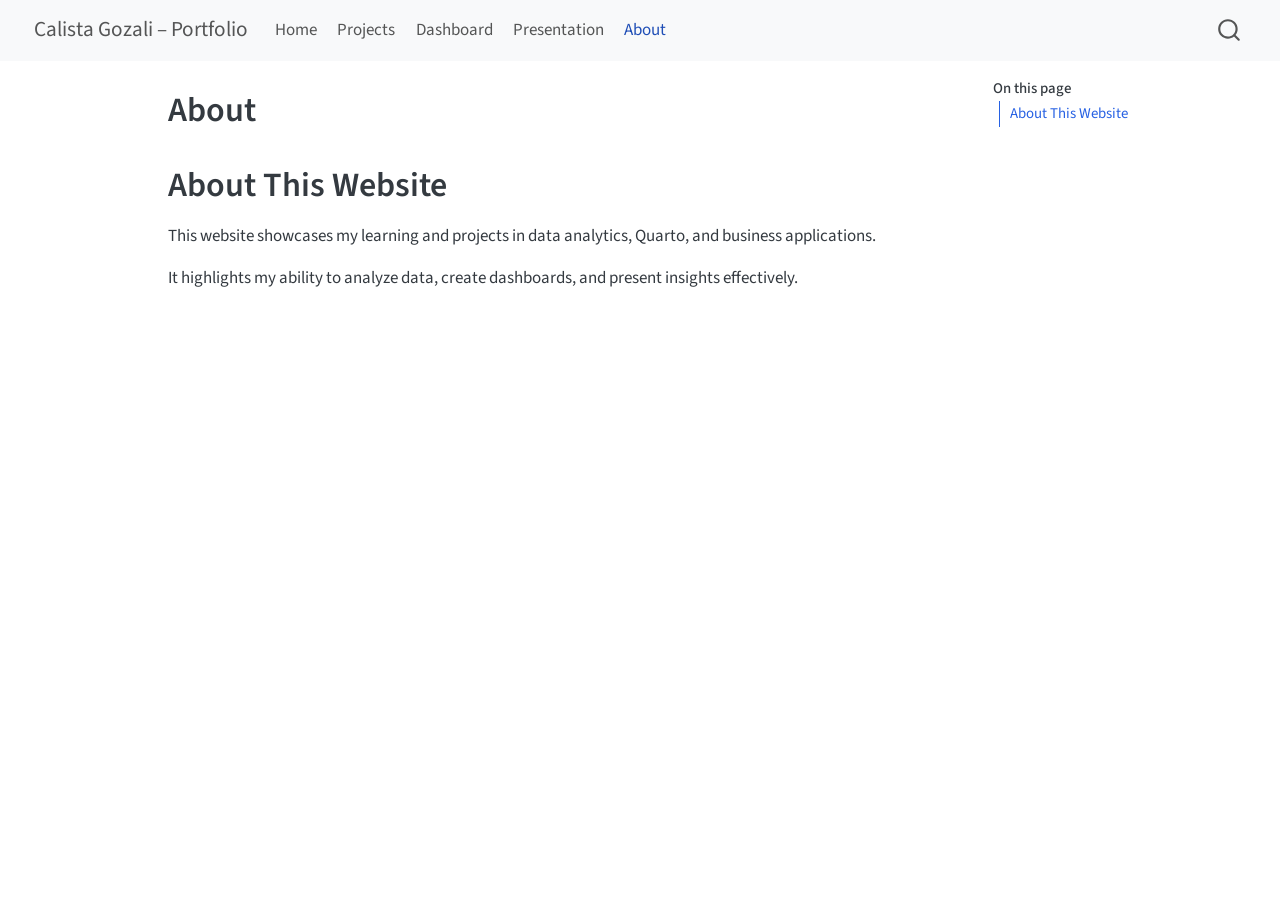
==== about.html @ 91d983e0 "Add files via upload" ====
<!DOCTYPE html>
<html xmlns="http://www.w3.org/1999/xhtml" lang="en" xml:lang="en"><head>

<meta charset="utf-8">
<meta name="generator" content="quarto-1.8.25">

<meta name="viewport" content="width=device-width, initial-scale=1.0, user-scalable=yes">


<title>About – Calista Gozali – Portfolio</title>
<style>
code{white-space: pre-wrap;}
span.smallcaps{font-variant: small-caps;}
div.columns{display: flex; gap: min(4vw, 1.5em);}
div.column{flex: auto; overflow-x: auto;}
div.hanging-indent{margin-left: 1.5em; text-indent: -1.5em;}
ul.task-list{list-style: none;}
ul.task-list li input[type="checkbox"] {
  width: 0.8em;
  margin: 0 0.8em 0.2em -1em; /* quarto-specific, see https://github.com/quarto-dev/quarto-cli/issues/4556 */ 
  vertical-align: middle;
}
</style>


<script src="site_libs/quarto-nav/quarto-nav.js"></script>
<script src="site_libs/quarto-nav/headroom.min.js"></script>
<script src="site_libs/clipboard/clipboard.min.js"></script>
<script src="site_libs/quarto-search/autocomplete.umd.js"></script>
<script src="site_libs/quarto-search/fuse.min.js"></script>
<script src="site_libs/quarto-search/quarto-search.js"></script>
<meta name="quarto:offset" content="./">
<script src="site_libs/quarto-html/quarto.js" type="module"></script>
<script src="site_libs/quarto-html/tabsets/tabsets.js" type="module"></script>
<script src="site_libs/quarto-html/axe/axe-check.js" type="module"></script>
<script src="site_libs/quarto-html/popper.min.js"></script>
<script src="site_libs/quarto-html/tippy.umd.min.js"></script>
<script src="site_libs/quarto-html/anchor.min.js"></script>
<link href="site_libs/quarto-html/tippy.css" rel="stylesheet">
<link href="site_libs/quarto-html/quarto-syntax-highlighting-7b89279ff1a6dce999919e0e67d4d9ec.css" rel="stylesheet" id="quarto-text-highlighting-styles">
<script src="site_libs/bootstrap/bootstrap.min.js"></script>
<link href="site_libs/bootstrap/bootstrap-icons.css" rel="stylesheet">
<link href="site_libs/bootstrap/bootstrap-5b4ad623e5705c0698d39aec6f10cf02.min.css" rel="stylesheet" append-hash="true" id="quarto-bootstrap" data-mode="light">
<script id="quarto-search-options" type="application/json">{
  "location": "navbar",
  "copy-button": false,
  "collapse-after": 3,
  "panel-placement": "end",
  "type": "overlay",
  "limit": 50,
  "keyboard-shortcut": [
    "f",
    "/",
    "s"
  ],
  "show-item-context": false,
  "language": {
    "search-no-results-text": "No results",
    "search-matching-documents-text": "matching documents",
    "search-copy-link-title": "Copy link to search",
    "search-hide-matches-text": "Hide additional matches",
    "search-more-match-text": "more match in this document",
    "search-more-matches-text": "more matches in this document",
    "search-clear-button-title": "Clear",
    "search-text-placeholder": "",
    "search-detached-cancel-button-title": "Cancel",
    "search-submit-button-title": "Submit",
    "search-label": "Search"
  }
}</script>


</head>

<body class="nav-fixed quarto-light">

<div id="quarto-search-results"></div>
  <header id="quarto-header" class="headroom fixed-top">
    <nav class="navbar navbar-expand-lg " data-bs-theme="dark">
      <div class="navbar-container container-fluid">
      <div class="navbar-brand-container mx-auto">
    <a href="./index.html" class="navbar-brand navbar-brand-logo">
    </a>
    <a class="navbar-brand" href="./index.html">
    <span class="navbar-title">Calista Gozali – Portfolio</span>
    </a>
  </div>
            <div id="quarto-search" class="" title="Search"></div>
          <button class="navbar-toggler" type="button" data-bs-toggle="collapse" data-bs-target="#navbarCollapse" aria-controls="navbarCollapse" role="menu" aria-expanded="false" aria-label="Toggle navigation" onclick="if (window.quartoToggleHeadroom) { window.quartoToggleHeadroom(); }">
  <span class="navbar-toggler-icon"></span>
</button>
          <div class="collapse navbar-collapse" id="navbarCollapse">
            <ul class="navbar-nav navbar-nav-scroll me-auto">
  <li class="nav-item">
    <a class="nav-link" href="./index.html"> 
<span class="menu-text">Home</span></a>
  </li>  
  <li class="nav-item">
    <a class="nav-link" href="./projects.html"> 
<span class="menu-text">Projects</span></a>
  </li>  
  <li class="nav-item">
    <a class="nav-link" href="./Dashboard.html"> 
<span class="menu-text">Dashboard</span></a>
  </li>  
  <li class="nav-item">
    <a class="nav-link" href="./presentation.html"> 
<span class="menu-text">Presentation</span></a>
  </li>  
  <li class="nav-item">
    <a class="nav-link active" href="./about.html" aria-current="page"> 
<span class="menu-text">About</span></a>
  </li>  
</ul>
          </div> <!-- /navcollapse -->
            <div class="quarto-navbar-tools">
</div>
      </div> <!-- /container-fluid -->
    </nav>
</header>
<!-- content -->
<div id="quarto-content" class="quarto-container page-columns page-rows-contents page-layout-article page-navbar">
<!-- sidebar -->
<!-- margin-sidebar -->
    <div id="quarto-margin-sidebar" class="sidebar margin-sidebar">
        <nav id="TOC" role="doc-toc" class="toc-active">
    <h2 id="toc-title">On this page</h2>
   
  <ul>
  <li><a href="#about-this-website" id="toc-about-this-website" class="nav-link active" data-scroll-target="#about-this-website">About This Website</a></li>
  </ul>
</nav>
    </div>
<!-- main -->
<main class="content" id="quarto-document-content">

<header id="title-block-header" class="quarto-title-block default">
<div class="quarto-title">
<h1 class="title">About</h1>
</div>



<div class="quarto-title-meta">

    
  
    
  </div>
  


</header>


<section id="about-this-website" class="level1">
<h1>About This Website</h1>
<p>This website showcases my learning and projects in data analytics, Quarto, and business applications.</p>
<p>It highlights my ability to analyze data, create dashboards, and present insights effectively.</p>


</section>

</main> <!-- /main -->
<script id="quarto-html-after-body" type="application/javascript">
  window.document.addEventListener("DOMContentLoaded", function (event) {
    const icon = "";
    const anchorJS = new window.AnchorJS();
    anchorJS.options = {
      placement: 'right',
      icon: icon
    };
    anchorJS.add('.anchored');
    const isCodeAnnotation = (el) => {
      for (const clz of el.classList) {
        if (clz.startsWith('code-annotation-')) {                     
          return true;
        }
      }
      return false;
    }
    const onCopySuccess = function(e) {
      // button target
      const button = e.trigger;
      // don't keep focus
      button.blur();
      // flash "checked"
      button.classList.add('code-copy-button-checked');
      var currentTitle = button.getAttribute("title");
      button.setAttribute("title", "Copied!");
      let tooltip;
      if (window.bootstrap) {
        button.setAttribute("data-bs-toggle", "tooltip");
        button.setAttribute("data-bs-placement", "left");
        button.setAttribute("data-bs-title", "Copied!");
        tooltip = new bootstrap.Tooltip(button, 
          { trigger: "manual", 
            customClass: "code-copy-button-tooltip",
            offset: [0, -8]});
        tooltip.show();    
      }
      setTimeout(function() {
        if (tooltip) {
          tooltip.hide();
          button.removeAttribute("data-bs-title");
          button.removeAttribute("data-bs-toggle");
          button.removeAttribute("data-bs-placement");
        }
        button.setAttribute("title", currentTitle);
        button.classList.remove('code-copy-button-checked');
      }, 1000);
      // clear code selection
      e.clearSelection();
    }
    const getTextToCopy = function(trigger) {
      const outerScaffold = trigger.parentElement.cloneNode(true);
      const codeEl = outerScaffold.querySelector('code');
      for (const childEl of codeEl.children) {
        if (isCodeAnnotation(childEl)) {
          childEl.remove();
        }
      }
      return codeEl.innerText;
    }
    const clipboard = new window.ClipboardJS('.code-copy-button:not([data-in-quarto-modal])', {
      text: getTextToCopy
    });
    clipboard.on('success', onCopySuccess);
    if (window.document.getElementById('quarto-embedded-source-code-modal')) {
      const clipboardModal = new window.ClipboardJS('.code-copy-button[data-in-quarto-modal]', {
        text: getTextToCopy,
        container: window.document.getElementById('quarto-embedded-source-code-modal')
      });
      clipboardModal.on('success', onCopySuccess);
    }
      var localhostRegex = new RegExp(/^(?:http|https):\/\/localhost\:?[0-9]*\//);
      var mailtoRegex = new RegExp(/^mailto:/);
        var filterRegex = new RegExp('/' + window.location.host + '/');
      var isInternal = (href) => {
          return filterRegex.test(href) || localhostRegex.test(href) || mailtoRegex.test(href);
      }
      // Inspect non-navigation links and adorn them if external
     var links = window.document.querySelectorAll('a[href]:not(.nav-link):not(.navbar-brand):not(.toc-action):not(.sidebar-link):not(.sidebar-item-toggle):not(.pagination-link):not(.no-external):not([aria-hidden]):not(.dropdown-item):not(.quarto-navigation-tool):not(.about-link)');
      for (var i=0; i<links.length; i++) {
        const link = links[i];
        if (!isInternal(link.href)) {
          // undo the damage that might have been done by quarto-nav.js in the case of
          // links that we want to consider external
          if (link.dataset.originalHref !== undefined) {
            link.href = link.dataset.originalHref;
          }
        }
      }
    function tippyHover(el, contentFn, onTriggerFn, onUntriggerFn) {
      const config = {
        allowHTML: true,
        maxWidth: 500,
        delay: 100,
        arrow: false,
        appendTo: function(el) {
            return el.parentElement;
        },
        interactive: true,
        interactiveBorder: 10,
        theme: 'quarto',
        placement: 'bottom-start',
      };
      if (contentFn) {
        config.content = contentFn;
      }
      if (onTriggerFn) {
        config.onTrigger = onTriggerFn;
      }
      if (onUntriggerFn) {
        config.onUntrigger = onUntriggerFn;
      }
      window.tippy(el, config); 
    }
    const noterefs = window.document.querySelectorAll('a[role="doc-noteref"]');
    for (var i=0; i<noterefs.length; i++) {
      const ref = noterefs[i];
      tippyHover(ref, function() {
        // use id or data attribute instead here
        let href = ref.getAttribute('data-footnote-href') || ref.getAttribute('href');
        try { href = new URL(href).hash; } catch {}
        const id = href.replace(/^#\/?/, "");
        const note = window.document.getElementById(id);
        if (note) {
          return note.innerHTML;
        } else {
          return "";
        }
      });
    }
    const xrefs = window.document.querySelectorAll('a.quarto-xref');
    const processXRef = (id, note) => {
      // Strip column container classes
      const stripColumnClz = (el) => {
        el.classList.remove("page-full", "page-columns");
        if (el.children) {
          for (const child of el.children) {
            stripColumnClz(child);
          }
        }
      }
      stripColumnClz(note)
      if (id === null || id.startsWith('sec-')) {
        // Special case sections, only their first couple elements
        const container = document.createElement("div");
        if (note.children && note.children.length > 2) {
          container.appendChild(note.children[0].cloneNode(true));
          for (let i = 1; i < note.children.length; i++) {
            const child = note.children[i];
            if (child.tagName === "P" && child.innerText === "") {
              continue;
            } else {
              container.appendChild(child.cloneNode(true));
              break;
            }
          }
          if (window.Quarto?.typesetMath) {
            window.Quarto.typesetMath(container);
          }
          return container.innerHTML
        } else {
          if (window.Quarto?.typesetMath) {
            window.Quarto.typesetMath(note);
          }
          return note.innerHTML;
        }
      } else {
        // Remove any anchor links if they are present
        const anchorLink = note.querySelector('a.anchorjs-link');
        if (anchorLink) {
          anchorLink.remove();
        }
        if (window.Quarto?.typesetMath) {
          window.Quarto.typesetMath(note);
        }
        if (note.classList.contains("callout")) {
          return note.outerHTML;
        } else {
          return note.innerHTML;
        }
      }
    }
    for (var i=0; i<xrefs.length; i++) {
      const xref = xrefs[i];
      tippyHover(xref, undefined, function(instance) {
        instance.disable();
        let url = xref.getAttribute('href');
        let hash = undefined; 
        if (url.startsWith('#')) {
          hash = url;
        } else {
          try { hash = new URL(url).hash; } catch {}
        }
        if (hash) {
          const id = hash.replace(/^#\/?/, "");
          const note = window.document.getElementById(id);
          if (note !== null) {
            try {
              const html = processXRef(id, note.cloneNode(true));
              instance.setContent(html);
            } finally {
              instance.enable();
              instance.show();
            }
          } else {
            // See if we can fetch this
            fetch(url.split('#')[0])
            .then(res => res.text())
            .then(html => {
              const parser = new DOMParser();
              const htmlDoc = parser.parseFromString(html, "text/html");
              const note = htmlDoc.getElementById(id);
              if (note !== null) {
                const html = processXRef(id, note);
                instance.setContent(html);
              } 
            }).finally(() => {
              instance.enable();
              instance.show();
            });
          }
        } else {
          // See if we can fetch a full url (with no hash to target)
          // This is a special case and we should probably do some content thinning / targeting
          fetch(url)
          .then(res => res.text())
          .then(html => {
            const parser = new DOMParser();
            const htmlDoc = parser.parseFromString(html, "text/html");
            const note = htmlDoc.querySelector('main.content');
            if (note !== null) {
              // This should only happen for chapter cross references
              // (since there is no id in the URL)
              // remove the first header
              if (note.children.length > 0 && note.children[0].tagName === "HEADER") {
                note.children[0].remove();
              }
              const html = processXRef(null, note);
              instance.setContent(html);
            } 
          }).finally(() => {
            instance.enable();
            instance.show();
          });
        }
      }, function(instance) {
      });
    }
        let selectedAnnoteEl;
        const selectorForAnnotation = ( cell, annotation) => {
          let cellAttr = 'data-code-cell="' + cell + '"';
          let lineAttr = 'data-code-annotation="' +  annotation + '"';
          const selector = 'span[' + cellAttr + '][' + lineAttr + ']';
          return selector;
        }
        const selectCodeLines = (annoteEl) => {
          const doc = window.document;
          const targetCell = annoteEl.getAttribute("data-target-cell");
          const targetAnnotation = annoteEl.getAttribute("data-target-annotation");
          const annoteSpan = window.document.querySelector(selectorForAnnotation(targetCell, targetAnnotation));
          const lines = annoteSpan.getAttribute("data-code-lines").split(",");
          const lineIds = lines.map((line) => {
            return targetCell + "-" + line;
          })
          let top = null;
          let height = null;
          let parent = null;
          if (lineIds.length > 0) {
              //compute the position of the single el (top and bottom and make a div)
              const el = window.document.getElementById(lineIds[0]);
              top = el.offsetTop;
              height = el.offsetHeight;
              parent = el.parentElement.parentElement;
            if (lineIds.length > 1) {
              const lastEl = window.document.getElementById(lineIds[lineIds.length - 1]);
              const bottom = lastEl.offsetTop + lastEl.offsetHeight;
              height = bottom - top;
            }
            if (top !== null && height !== null && parent !== null) {
              // cook up a div (if necessary) and position it 
              let div = window.document.getElementById("code-annotation-line-highlight");
              if (div === null) {
                div = window.document.createElement("div");
                div.setAttribute("id", "code-annotation-line-highlight");
                div.style.position = 'absolute';
                parent.appendChild(div);
              }
              div.style.top = top - 2 + "px";
              div.style.height = height + 4 + "px";
              div.style.left = 0;
              let gutterDiv = window.document.getElementById("code-annotation-line-highlight-gutter");
              if (gutterDiv === null) {
                gutterDiv = window.document.createElement("div");
                gutterDiv.setAttribute("id", "code-annotation-line-highlight-gutter");
                gutterDiv.style.position = 'absolute';
                const codeCell = window.document.getElementById(targetCell);
                const gutter = codeCell.querySelector('.code-annotation-gutter');
                gutter.appendChild(gutterDiv);
              }
              gutterDiv.style.top = top - 2 + "px";
              gutterDiv.style.height = height + 4 + "px";
            }
            selectedAnnoteEl = annoteEl;
          }
        };
        const unselectCodeLines = () => {
          const elementsIds = ["code-annotation-line-highlight", "code-annotation-line-highlight-gutter"];
          elementsIds.forEach((elId) => {
            const div = window.document.getElementById(elId);
            if (div) {
              div.remove();
            }
          });
          selectedAnnoteEl = undefined;
        };
          // Handle positioning of the toggle
      window.addEventListener(
        "resize",
        throttle(() => {
          elRect = undefined;
          if (selectedAnnoteEl) {
            selectCodeLines(selectedAnnoteEl);
          }
        }, 10)
      );
      function throttle(fn, ms) {
      let throttle = false;
      let timer;
        return (...args) => {
          if(!throttle) { // first call gets through
              fn.apply(this, args);
              throttle = true;
          } else { // all the others get throttled
              if(timer) clearTimeout(timer); // cancel #2
              timer = setTimeout(() => {
                fn.apply(this, args);
                timer = throttle = false;
              }, ms);
          }
        };
      }
        // Attach click handler to the DT
        const annoteDls = window.document.querySelectorAll('dt[data-target-cell]');
        for (const annoteDlNode of annoteDls) {
          annoteDlNode.addEventListener('click', (event) => {
            const clickedEl = event.target;
            if (clickedEl !== selectedAnnoteEl) {
              unselectCodeLines();
              const activeEl = window.document.querySelector('dt[data-target-cell].code-annotation-active');
              if (activeEl) {
                activeEl.classList.remove('code-annotation-active');
              }
              selectCodeLines(clickedEl);
              clickedEl.classList.add('code-annotation-active');
            } else {
              // Unselect the line
              unselectCodeLines();
              clickedEl.classList.remove('code-annotation-active');
            }
          });
        }
    const findCites = (el) => {
      const parentEl = el.parentElement;
      if (parentEl) {
        const cites = parentEl.dataset.cites;
        if (cites) {
          return {
            el,
            cites: cites.split(' ')
          };
        } else {
          return findCites(el.parentElement)
        }
      } else {
        return undefined;
      }
    };
    var bibliorefs = window.document.querySelectorAll('a[role="doc-biblioref"]');
    for (var i=0; i<bibliorefs.length; i++) {
      const ref = bibliorefs[i];
      const citeInfo = findCites(ref);
      if (citeInfo) {
        tippyHover(citeInfo.el, function() {
          var popup = window.document.createElement('div');
          citeInfo.cites.forEach(function(cite) {
            var citeDiv = window.document.createElement('div');
            citeDiv.classList.add('hanging-indent');
            citeDiv.classList.add('csl-entry');
            var biblioDiv = window.document.getElementById('ref-' + cite);
            if (biblioDiv) {
              citeDiv.innerHTML = biblioDiv.innerHTML;
            }
            popup.appendChild(citeDiv);
          });
          return popup.innerHTML;
        });
      }
    }
  });
  </script>
</div> <!-- /content -->




</body></html>
---- site_libs/quarto-html/tippy.css ----
.tippy-box[data-animation=fade][data-state=hidden]{opacity:0}[data-tippy-root]{max-width:calc(100vw - 10px)}.tippy-box{position:relative;background-color:#333;color:#fff;border-radius:4px;font-size:14px;line-height:1.4;white-space:normal;outline:0;transition-property:transform,visibility,opacity}.tippy-box[data-placement^=top]>.tippy-arrow{bottom:0}.tippy-box[data-placement^=top]>.tippy-arrow:before{bottom:-7px;left:0;border-width:8px 8px 0;border-top-color:initial;transform-origin:center top}.tippy-box[data-placement^=bottom]>.tippy-arrow{top:0}.tippy-box[data-placement^=bottom]>.tippy-arrow:before{top:-7px;left:0;border-width:0 8px 8px;border-bottom-color:initial;transform-origin:center bottom}.tippy-box[data-placement^=left]>.tippy-arrow{right:0}.tippy-box[data-placement^=left]>.tippy-arrow:before{border-width:8px 0 8px 8px;border-left-color:initial;right:-7px;transform-origin:center left}.tippy-box[data-placement^=right]>.tippy-arrow{left:0}.tippy-box[data-placement^=right]>.tippy-arrow:before{left:-7px;border-width:8px 8px 8px 0;border-right-color:initial;transform-origin:center right}.tippy-box[data-inertia][data-state=visible]{transition-timing-function:cubic-bezier(.54,1.5,.38,1.11)}.tippy-arrow{width:16px;height:16px;color:#333}.tippy-arrow:before{content:"";position:absolute;border-color:transparent;border-style:solid}.tippy-content{position:relative;padding:5px 9px;z-index:1}
---- site_libs/quarto-html/quarto-syntax-highlighting-7b89279ff1a6dce999919e0e67d4d9ec.css ----
/* quarto syntax highlight colors */
:root {
  --quarto-hl-ot-color: #003B4F;
  --quarto-hl-at-color: #657422;
  --quarto-hl-ss-color: #20794D;
  --quarto-hl-an-color: #5E5E5E;
  --quarto-hl-fu-color: #4758AB;
  --quarto-hl-st-color: #20794D;
  --quarto-hl-cf-color: #003B4F;
  --quarto-hl-op-color: #5E5E5E;
  --quarto-hl-er-color: #AD0000;
  --quarto-hl-bn-color: #AD0000;
  --quarto-hl-al-color: #AD0000;
  --quarto-hl-va-color: #111111;
  --quarto-hl-bu-color: inherit;
  --quarto-hl-ex-color: inherit;
  --quarto-hl-pp-color: #AD0000;
  --quarto-hl-in-color: #5E5E5E;
  --quarto-hl-vs-color: #20794D;
  --quarto-hl-wa-color: #5E5E5E;
  --quarto-hl-do-color: #5E5E5E;
  --quarto-hl-im-color: #00769E;
  --quarto-hl-ch-color: #20794D;
  --quarto-hl-dt-color: #AD0000;
  --quarto-hl-fl-color: #AD0000;
  --quarto-hl-co-color: #5E5E5E;
  --quarto-hl-cv-color: #5E5E5E;
  --quarto-hl-cn-color: #8f5902;
  --quarto-hl-sc-color: #5E5E5E;
  --quarto-hl-dv-color: #AD0000;
  --quarto-hl-kw-color: #003B4F;
}

/* other quarto variables */
:root {
  --quarto-font-monospace: SFMono-Regular, Menlo, Monaco, Consolas, "Liberation Mono", "Courier New", monospace;
}

/* syntax highlight based on Pandoc's rules */
pre > code.sourceCode > span {
  color: #003B4F;
}

code.sourceCode > span {
  color: #003B4F;
}

div.sourceCode,
div.sourceCode pre.sourceCode {
  color: #003B4F;
}

/* Normal */
code span {
  color: #003B4F;
}

/* Alert */
code span.al {
  color: #AD0000;
  font-style: inherit;
}

/* Annotation */
code span.an {
  color: #5E5E5E;
  font-style: inherit;
}

/* Attribute */
code span.at {
  color: #657422;
  font-style: inherit;
}

/* BaseN */
code span.bn {
  color: #AD0000;
  font-style: inherit;
}

/* BuiltIn */
code span.bu {
  font-style: inherit;
}

/* ControlFlow */
code span.cf {
  color: #003B4F;
  font-weight: bold;
  font-style: inherit;
}

/* Char */
code span.ch {
  color: #20794D;
  font-style: inherit;
}

/* Constant */
code span.cn {
  color: #8f5902;
  font-style: inherit;
}

/* Comment */
code span.co {
  color: #5E5E5E;
  font-style: inherit;
}

/* CommentVar */
code span.cv {
  color: #5E5E5E;
  font-style: italic;
}

/* Documentation */
code span.do {
  color: #5E5E5E;
  font-style: italic;
}

/* DataType */
code span.dt {
  color: #AD0000;
  font-style: inherit;
}

/* DecVal */
code span.dv {
  color: #AD0000;
  font-style: inherit;
}

/* Error */
code span.er {
  color: #AD0000;
  font-style: inherit;
}

/* Extension */
code span.ex {
  font-style: inherit;
}

/* Float */
code span.fl {
  color: #AD0000;
  font-style: inherit;
}

/* Function */
code span.fu {
  color: #4758AB;
  font-style: inherit;
}

/* Import */
code span.im {
  color: #00769E;
  font-style: inherit;
}

/* Information */
code span.in {
  color: #5E5E5E;
  font-style: inherit;
}

/* Keyword */
code span.kw {
  color: #003B4F;
  font-weight: bold;
  font-style: inherit;
}

/* Operator */
code span.op {
  color: #5E5E5E;
  font-style: inherit;
}

/* Other */
code span.ot {
  color: #003B4F;
  font-style: inherit;
}

/* Preprocessor */
code span.pp {
  color: #AD0000;
  font-style: inherit;
}

/* SpecialChar */
code span.sc {
  color: #5E5E5E;
  font-style: inherit;
}

/* SpecialString */
code span.ss {
  color: #20794D;
  font-style: inherit;
}

/* String */
code span.st {
  color: #20794D;
  font-style: inherit;
}

/* Variable */
code span.va {
  color: #111111;
  font-style: inherit;
}

/* VerbatimString */
code span.vs {
  color: #20794D;
  font-style: inherit;
}

/* Warning */
code span.wa {
  color: #5E5E5E;
  font-style: italic;
}

.prevent-inlining {
  content: "</";
}

/*# sourceMappingURL=3944bc705cfaf4c80e56f77c5205168a.css.map */
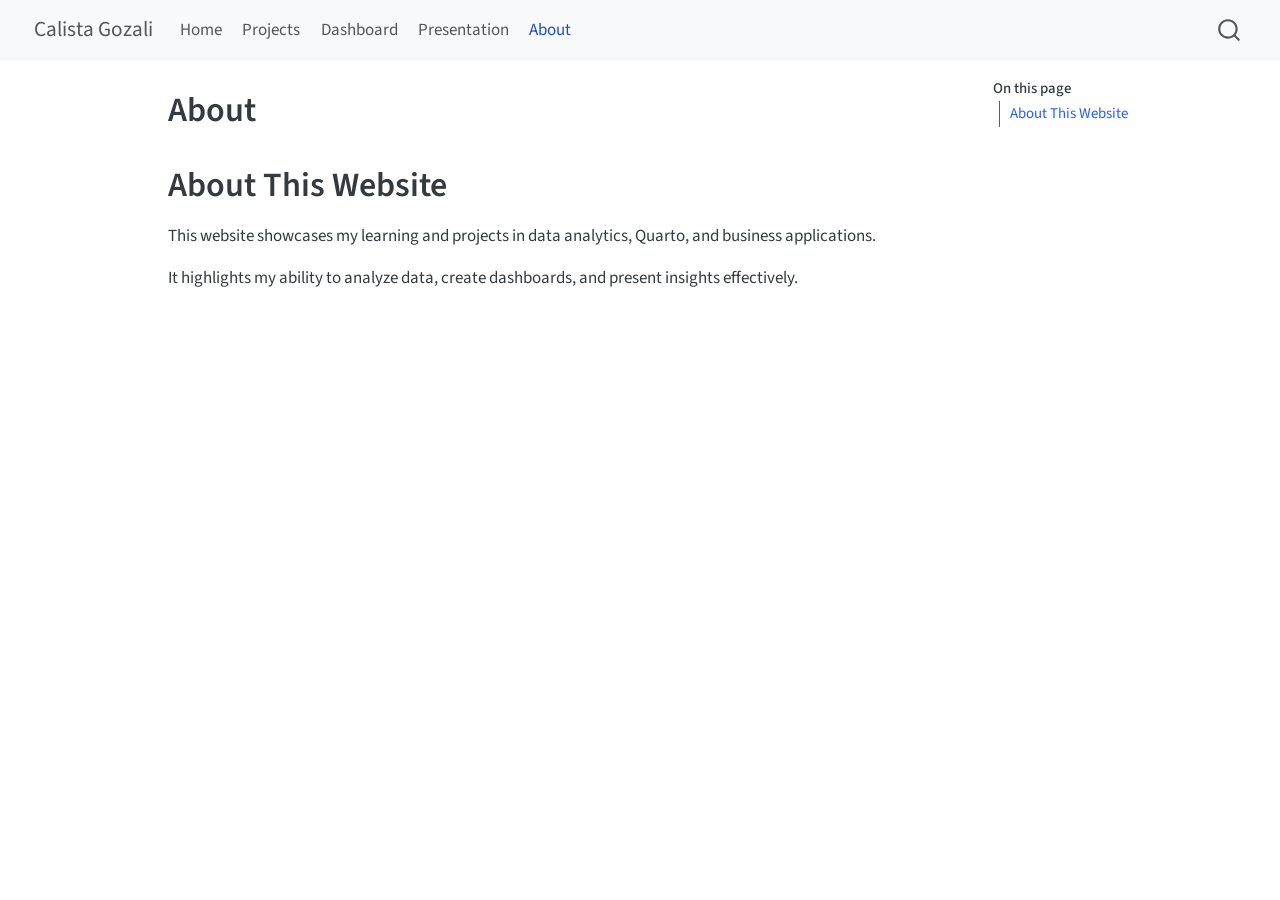
==== commit a0a0a3b7: "Add files via upload" ====
--- a/about.html
+++ b/about.html
@@ -7,7 +7,7 @@
 <meta name="viewport" content="width=device-width, initial-scale=1.0, user-scalable=yes">
 
 
-<title>About – Calista Gozali – Portfolio</title>
+<title>About – Calista Gozali</title>
 <style>
 code{white-space: pre-wrap;}
 span.smallcaps{font-variant: small-caps;}
@@ -82,7 +82,7 @@
     <a href="./index.html" class="navbar-brand navbar-brand-logo">
     </a>
     <a class="navbar-brand" href="./index.html">
-    <span class="navbar-title">Calista Gozali – Portfolio</span>
+    <span class="navbar-title">Calista Gozali</span>
     </a>
   </div>
             <div id="quarto-search" class="" title="Search"></div>
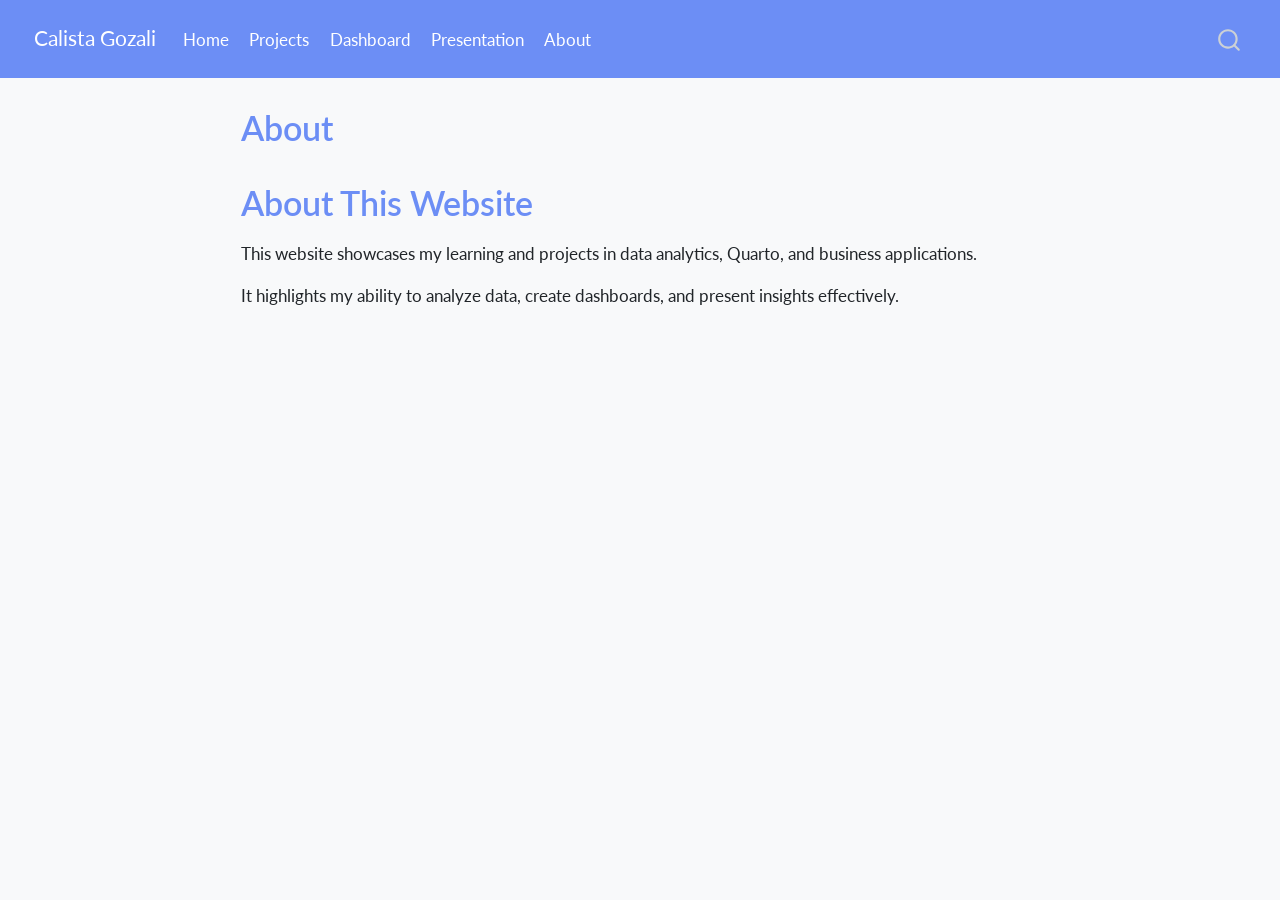
==== commit 630b918d: "Add files via upload" ====
--- a/about.html
+++ b/about.html
@@ -40,7 +40,7 @@
 <link href="site_libs/quarto-html/quarto-syntax-highlighting-7b89279ff1a6dce999919e0e67d4d9ec.css" rel="stylesheet" id="quarto-text-highlighting-styles">
 <script src="site_libs/bootstrap/bootstrap.min.js"></script>
 <link href="site_libs/bootstrap/bootstrap-icons.css" rel="stylesheet">
-<link href="site_libs/bootstrap/bootstrap-5b4ad623e5705c0698d39aec6f10cf02.min.css" rel="stylesheet" append-hash="true" id="quarto-bootstrap" data-mode="light">
+<link href="site_libs/bootstrap/bootstrap-f93c2b1f3f0577f377aefa4848a86a36.min.css" rel="stylesheet" append-hash="true" id="quarto-bootstrap" data-mode="light">
 <script id="quarto-search-options" type="application/json">{
   "location": "navbar",
   "copy-button": false,
@@ -70,9 +70,10 @@
 }</script>
 
 
+<link rel="stylesheet" href="styles.css">
 </head>
 
-<body class="nav-fixed quarto-light">
+<body class="nav-fixed fullcontent quarto-light">
 
 <div id="quarto-search-results"></div>
   <header id="quarto-header" class="headroom fixed-top">
@@ -122,15 +123,7 @@
 <div id="quarto-content" class="quarto-container page-columns page-rows-contents page-layout-article page-navbar">
 <!-- sidebar -->
 <!-- margin-sidebar -->
-    <div id="quarto-margin-sidebar" class="sidebar margin-sidebar">
-        <nav id="TOC" role="doc-toc" class="toc-active">
-    <h2 id="toc-title">On this page</h2>
-   
-  <ul>
-  <li><a href="#about-this-website" id="toc-about-this-website" class="nav-link active" data-scroll-target="#about-this-website">About This Website</a></li>
-  </ul>
-</nav>
-    </div>
+    
 <!-- main -->
 <main class="content" id="quarto-document-content">
 
--- a/styles.css
+++ b/styles.css
@@ -0,0 +1,19 @@
+body {
+  background-color: #f8f9fa;
+}
+
+h1, h2, h3 {
+  color: #6c8ef5;;
+}
+
+.navbar {
+  background-color: #6c8ef5 !important;
+}
+
+.navbar a {
+  color: white !important;
+}
+
+a {
+  color: #6c8ef5;;
+}
